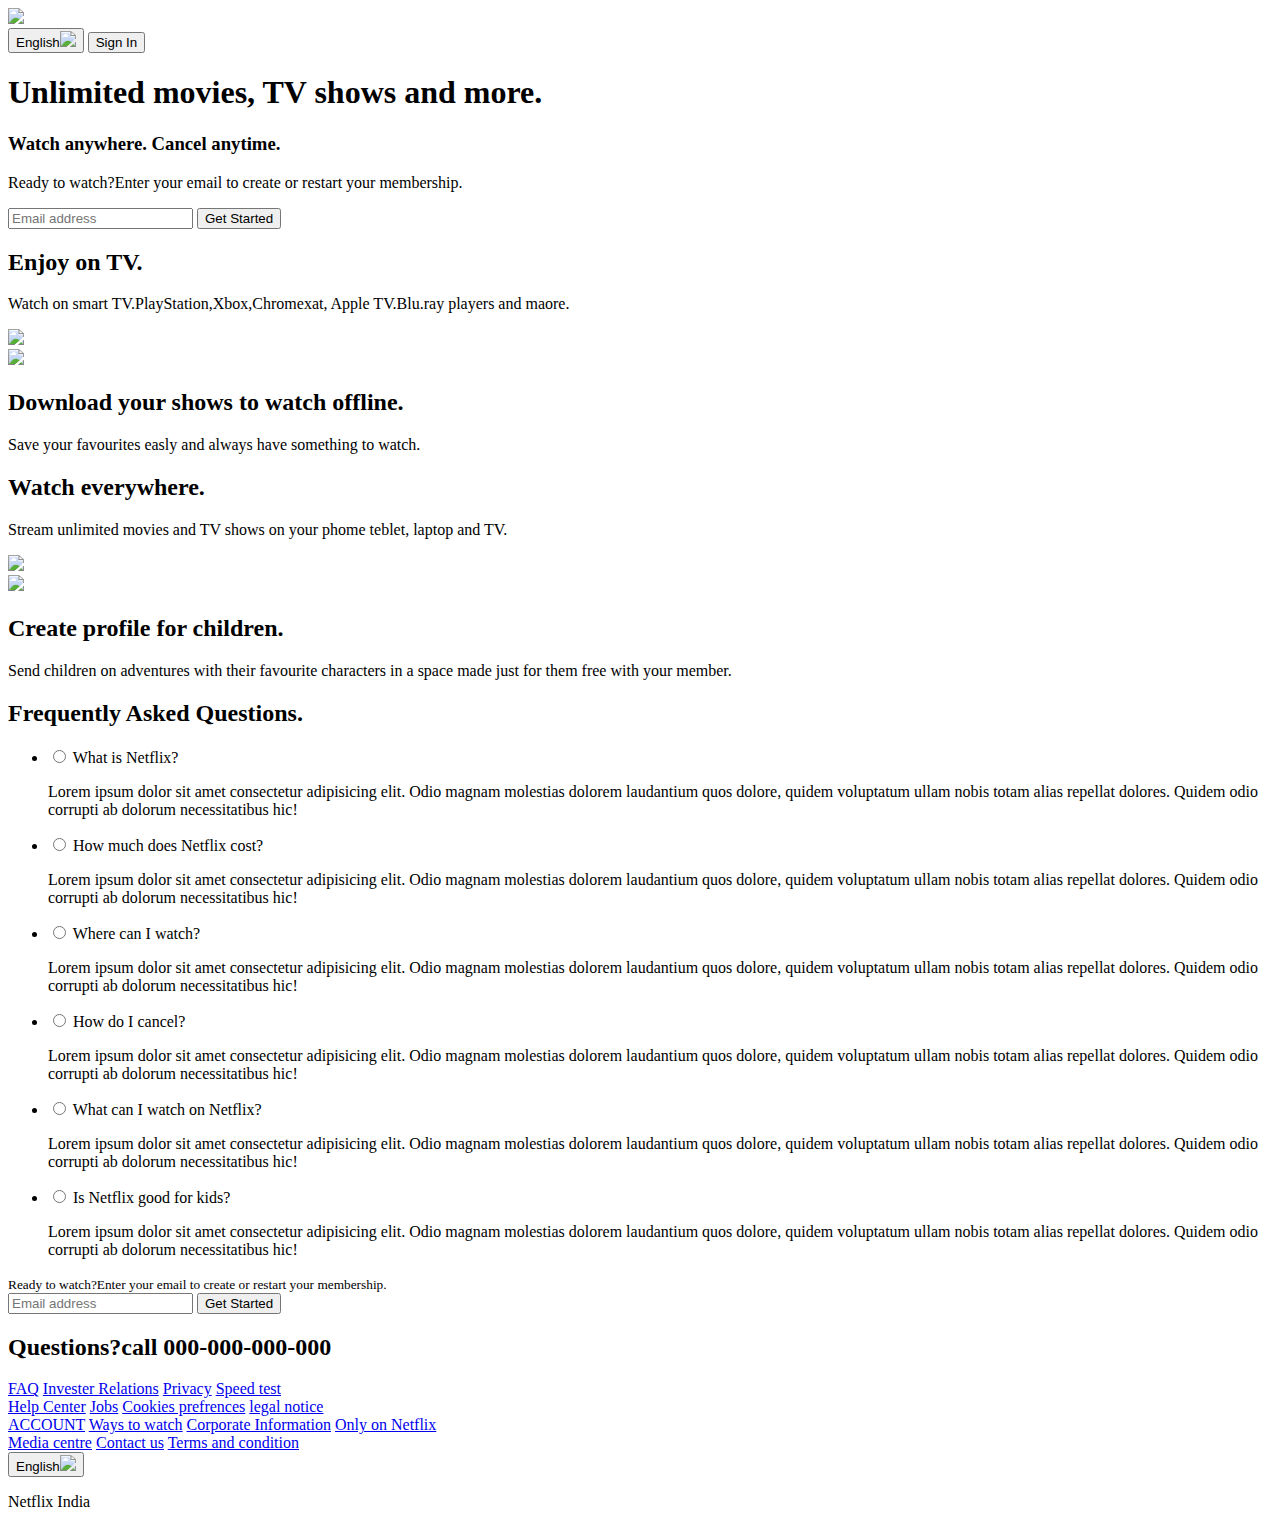
==== index.html @ 5297b5ee "Add files via upload" ====
<!DOCTYPE html>
<html lang="en">
<head>
    <meta charset="UTF-8">
    <meta name="viewport" content="width=device-width, initial-scale=1.0">
    <title>Netflix Website</title>
    <link rel="stylesheet" href="style.css">
</head>
<body>
    <div class="header">
        <nav>
            <img src="logo.png" class="logo">
            <div>
                <button class="language-btn">English<img src="down-icon.png"></button>
                <button>Sign In</button>
            </div>
        </nav>
        <div class="header-content">
            <h1>Unlimited movies, TV shows and more.</h1>
            <h3>Watch anywhere. Cancel anytime.</h3>
            <p>Ready to watch?Enter your email to create or restart your membership.</p>
            <form class="email-signup">
                <input type="email"placeholder="Email address" required>
                <button type ="submit" >Get Started</button>
            </form>
        </div>
    </div>

    <div class="features">
        <div class="row">
            <div class="text-col">
                <h2>Enjoy on TV.</h2>
                <P>Watch on smart TV.PlayStation,Xbox,Chromexat, Apple TV.Blu.ray players and maore.</P>
            </div>
            <div class="img-col">
                <img src="feature-1.png">
            </div>
        </div>
        <div class="row">
            <div class="img-col">
                <img src="feature-2.png">
            </div>
            <div class="text-col">
                <h2>Download your shows to watch offline.</h2>
                <P>Save your favourites easly and always have something to watch.</P>
            </div>
        </div>
        <div class="row">
            <div class="text-col">
                <h2>Watch everywhere.</h2>
                <P>Stream unlimited movies and TV shows on your phome teblet, laptop and TV.</P>
            </div>
            <div class="img-col">
                <img src="feature-3.png">
            </div>
        </div>
        <div class="row">
            <div class="img-col">
                <img src="feature-4.png">
            </div>
            <div class="text-col">
                <h2>Create profile for children.</h2>
                <P>Send children on adventures with their favourite characters in a space made just for them free with your member.</P>
            </div>
        </div>
        
        </div>
    </div>


    <div class="faq">
        <h2>Frequently Asked Questions.</h2>
        <ul class="accordion">
            <li>
                <input type ="radio"name ="accordion"id ="first">
                <label for="first">What is Netflix?</label>
                <div class="content">
                    <p>Lorem ipsum dolor sit amet consectetur adipisicing elit. Odio magnam molestias dolorem laudantium quos dolore, quidem voluptatum ullam nobis totam alias repellat dolores. Quidem odio corrupti ab dolorum necessitatibus hic!</p>
                </div>
            </li>
            <li>
                <input type ="radio"name ="accordion"id ="second">
                <label for="second">How much does Netflix cost?</label>
                <div class="content">
                    <p>Lorem ipsum dolor sit amet consectetur adipisicing elit. Odio magnam molestias dolorem laudantium quos dolore, quidem voluptatum ullam nobis totam alias repellat dolores. Quidem odio corrupti ab dolorum necessitatibus hic!</p>
                </div>
            </li>
            <li>
                <input type ="radio"name ="accordion"id ="third">
                <label for="third">Where can I watch?</label>
                <div class="content">
                    <p>Lorem ipsum dolor sit amet consectetur adipisicing elit. Odio magnam molestias dolorem laudantium quos dolore, quidem voluptatum ullam nobis totam alias repellat dolores. Quidem odio corrupti ab dolorum necessitatibus hic!</p>
                </div>
            </li>
            <li>
                <input type ="radio"name ="accordion"id ="fourth">
                <label for="fourth">How do I cancel?</label>
                <div class="content">
                    <p>Lorem ipsum dolor sit amet consectetur adipisicing elit. Odio magnam molestias dolorem laudantium quos dolore, quidem voluptatum ullam nobis totam alias repellat dolores. Quidem odio corrupti ab dolorum necessitatibus hic!</p>
                </div>
            </li>
            <li>
                <input type ="radio"name ="accordion"id ="fifth">
                <label for="fifth">What can I watch on Netflix?</label>
                <div class="content">
                    <p>Lorem ipsum dolor sit amet consectetur adipisicing elit. Odio magnam molestias dolorem laudantium quos dolore, quidem voluptatum ullam nobis totam alias repellat dolores. Quidem odio corrupti ab dolorum necessitatibus hic!</p>
                </div>
            </li>
            <li>
                <input type ="radio"name ="accordion"id ="sixth">
                <label for="sixth">Is Netflix good for kids?</label>
                <div class="content">
                    <p>Lorem ipsum dolor sit amet consectetur adipisicing elit. Odio magnam molestias dolorem laudantium quos dolore, quidem voluptatum ullam nobis totam alias repellat dolores. Quidem odio corrupti ab dolorum necessitatibus hic!</p>
                </div>
            </li>
        </ul>
        <small>Ready to watch?Enter your email to create or restart your membership.</small>
        <form class="email-signup">
            <input type="email"placeholder="Email address" required>
            <button type ="submit" >Get Started</button>
        </form>
    </div>
    <div class="footer">
        <h2>Questions?call 000-000-000-000</h2>
        <div class="row">
            <div class="col">
                <a href="#">FAQ</a>
                <a href="#">Invester Relations</a>
                <a href="#">Privacy</a>
                <a href="#">Speed test</a>
            </div>
            <div class="col">
                <a href="#">Help Center</a>
                <a href="#">Jobs</a>
                <a href="#">Cookies prefrences</a>
                <a href="#">legal notice</a>
            </div>
            <div class="col">
                <a href="#">ACCOUNT</a>
                <a href="#">Ways to watch</a>
                <a href="#">Corporate Information</a>
                <a href="#">Only on Netflix</a>
            </div>
            <div class="col">
                <a href="#">Media centre</a>
                <a href="#">Contact us</a>
                <a href="#">Terms and condition</a>
            </div>
        </div>
        <button class="language-btn">English<img src="down-icon.png"></button>
        <p class="copyright-txt">Netflix India</p>
    </div>
</body>
</html>
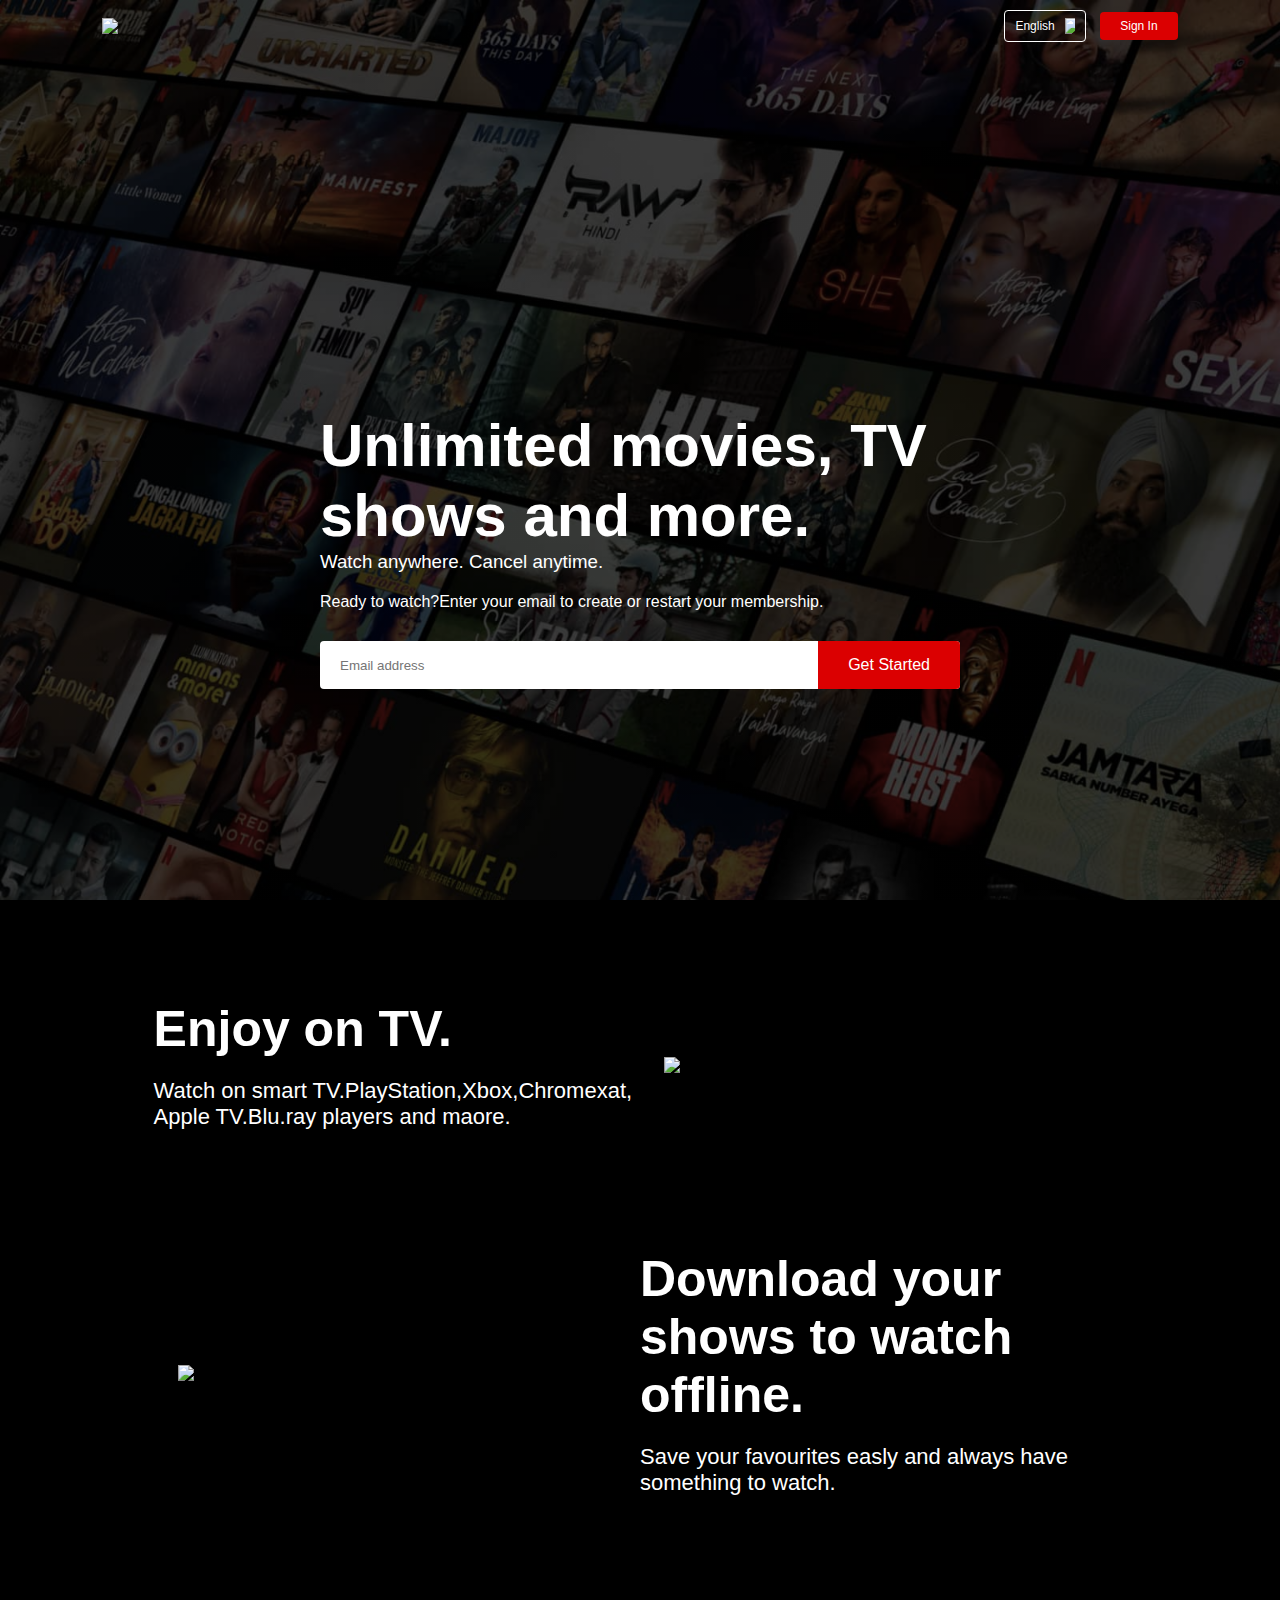
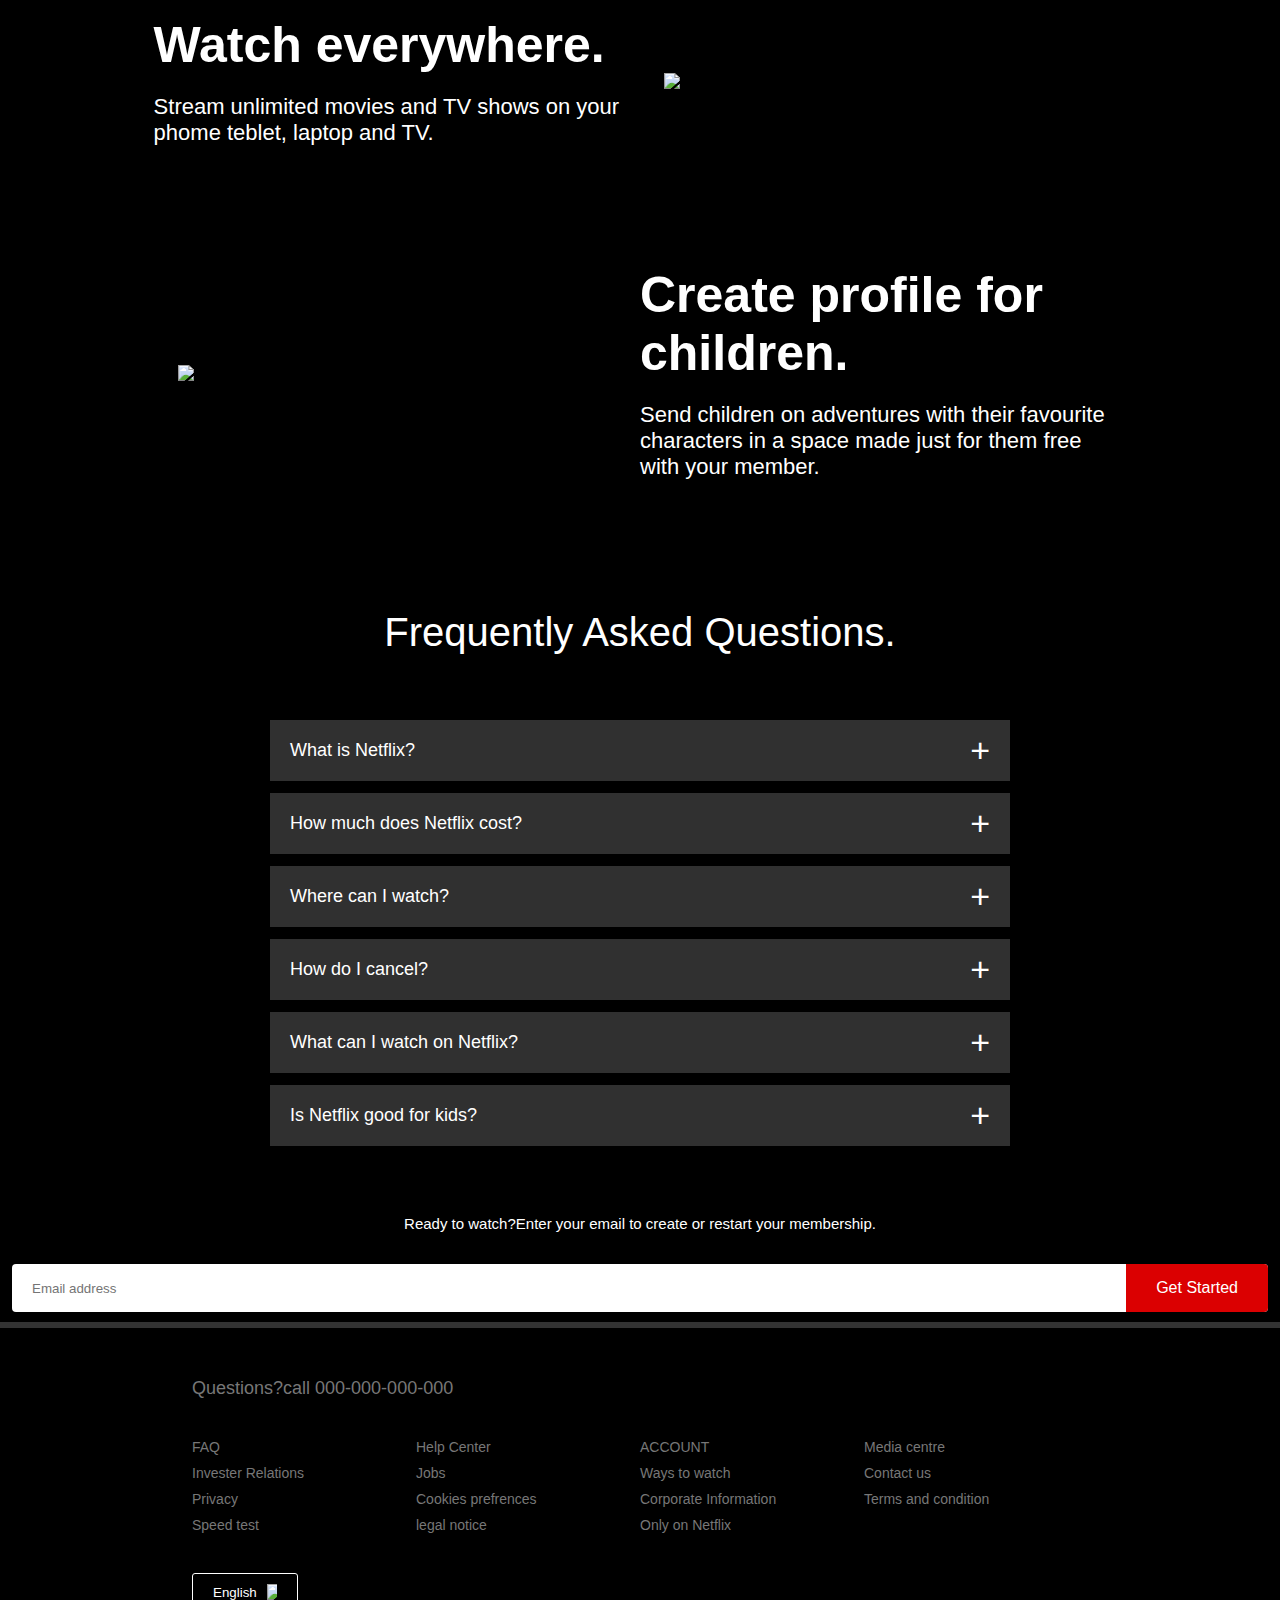
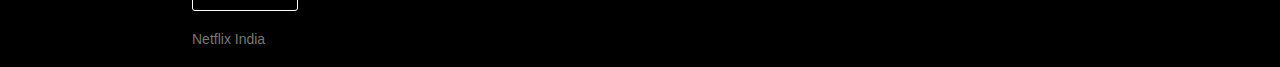
==== commit 4744a1cb: "Update index.html" ====
--- a/index.html
+++ b/index.html
@@ -4,7 +4,7 @@
     <meta charset="UTF-8">
     <meta name="viewport" content="width=device-width, initial-scale=1.0">
     <title>Netflix Website</title>
-    <link rel="stylesheet" href="style.css">
+    <link rel="stylesheet" href="Netflix/style.css">
 </head>
 <body>
     <div class="header">
@@ -151,4 +151,4 @@
         <p class="copyright-txt">Netflix India</p>
     </div>
 </body>
-</html>+</html>
--- a/Netflix/style.css
+++ b/Netflix/style.css
@@ -0,0 +1,219 @@
+*{
+    margin:0;
+    padding:0;
+    font-family:'Poopins',sans-serif;
+    box-sizing: border-box;
+}
+body {
+    background-color: #000;
+    color:#fff;
+}
+.header{
+    width:100%;
+    height:100vh;
+    background-image: linear-gradient(rgba(0,0,0,0.7),rgba(0,0,0,0.7)),url(header-image.png);
+    background-size: cover;
+    padding:10px 8%;
+    position:relative;
+}
+nav{
+    display:flex;
+    align-items: center;
+    justify-content: space-between;
+    padding-left: 10px 0;
+}
+.logo{
+    width:150px;
+    cursor:pointer;
+}
+nav button{
+    border:0;
+    outline:0;
+    background:#db0001;
+    color:#fff;
+    padding:7px 20px;
+    font-size: 12px;
+    border-radius: 4px;
+    margin-left:10px;
+    cursor:pointer;
+}
+.language-btn{
+    display:inline-flex;
+    align-items: center;
+    background:transparent;
+    border:1px solid#fff;
+    padding:7px 10px;
+}
+.language-btn img{
+    width: 10px;
+    margin-left: 10px;
+}
+.header-content{
+    position:absolute;
+    top:50%;
+    left:50%;
+    transform:translate(-50%, -50%);
+    margin-top:100px;
+}
+.header-content h1{
+    font-size: 60px;
+    line-height:70px;
+    font-weight:600;
+    max-width: 650px;
+}
+.header-content h3{
+    font-weight:400;
+    margin-bottom:20px;
+}
+.email-signup{
+    background:#fff;
+    border-radius: 4px;
+    display:flex;
+    align-items: center;
+    margin-top:30px;
+    overflow:hidden;
+}
+.email-signup input{
+    flex:1;
+    border:0;
+    outline:0;
+    margin-left:20px;
+}
+.email-signup button{
+    background:#db0001;
+    border:0;
+    outline:0;
+    color:#fff;
+    font-size: 16px;
+    cursor:pointer;
+    padding:15px 30px;
+}
+.features{
+    padding:50px 12%;
+    font-size:22px;
+}
+.row{
+    display:flex;
+    width:100%;
+    align-items: center;
+    flex-wrap:wrap;
+    padding:50px 0;
+}
+.text-col{
+    flex-basis: 50%;
+    margin-bottom:20px;
+}
+.img-col{
+    flex-basis: 50%;
+    margin-bottom:20px;
+}
+.img-col img{
+    display: block;
+    width:90%;
+    margin: auto;
+}
+.features h2{
+    font-size: 50px;
+    font-weight: 600;
+    margin-bottom: 20px;
+}
+.faq{
+    padding:10px 12px;
+    text-align: center;
+    font-size: 18px;
+
+}
+.faq h2{
+    font-weight: 500;
+    font-size: 40px;
+}
+.accordion{
+    margin :60px auto;
+    width:100%;
+    max-width: 750px;
+}
+.accordion li{
+    list-style: none;
+    width:100%;
+    padding:5px;
+}
+.accordion li label{
+    display:flex;
+    align-items:center;
+    padding:20px;
+    font-size: 18px;
+    font-weight: 500;
+    background: #303030;
+    margin-bottom: 2px;
+    cursor:pointer;
+    position:relative;
+}
+label::after{
+    content:'+';
+    font-size: 34px;
+    position: absolute;
+    right: inherit;
+    right:20px;
+    transition: transform 0.5s;
+}
+input[type="radio"]{
+    display:none;
+}
+.accordion .content{
+    background: #303030;
+    text-align: center;
+    padding: 0 20px;
+    max-height: 0;
+    overflow: hidden;
+    transition: max-height 0.5s,padding 0.5s;
+}
+.accordion input[type="radio"]:checked+label+.content{
+    max-height: 600px;
+    padding: 30px 20px;
+}
+.accordion input[type="radio"]:checked+label::after{
+    transform: rotate(135deg);
+}
+.faq.email-signup{
+    max-width: 600px;
+    margin: 20px auto 60px;
+}
+.faq .small {
+    font-size: 13px;
+}
+.footer{
+    padding: 50px 15% 10px;
+    border-top: 6px solid #333;
+    color:#777;
+}
+.footer h2{
+    font-size: 18px;
+    font-weight: 400;
+    margin-bottom: 30px;
+}
+.footer .col{
+    flex-basis: 25%;
+    flex-grow: 1;
+    margin-bottom:20px;
+}
+.footer .col a{
+    display: block;
+    text-decoration: none;
+    color: #777;
+    font-size: 14px;
+    margin-bottom: 10px;
+}
+.footer .row{
+    align-items: flex-start;
+    padding: 10px 0;
+}
+.footer .language-btn{
+    color:#fff;
+    padding:10px 20px;
+    border-radius: 3px;
+}
+.copyright-txt{
+    font-size: 14px;
+    margin-top: 20px;
+    margin-bottom: 10px;
+}
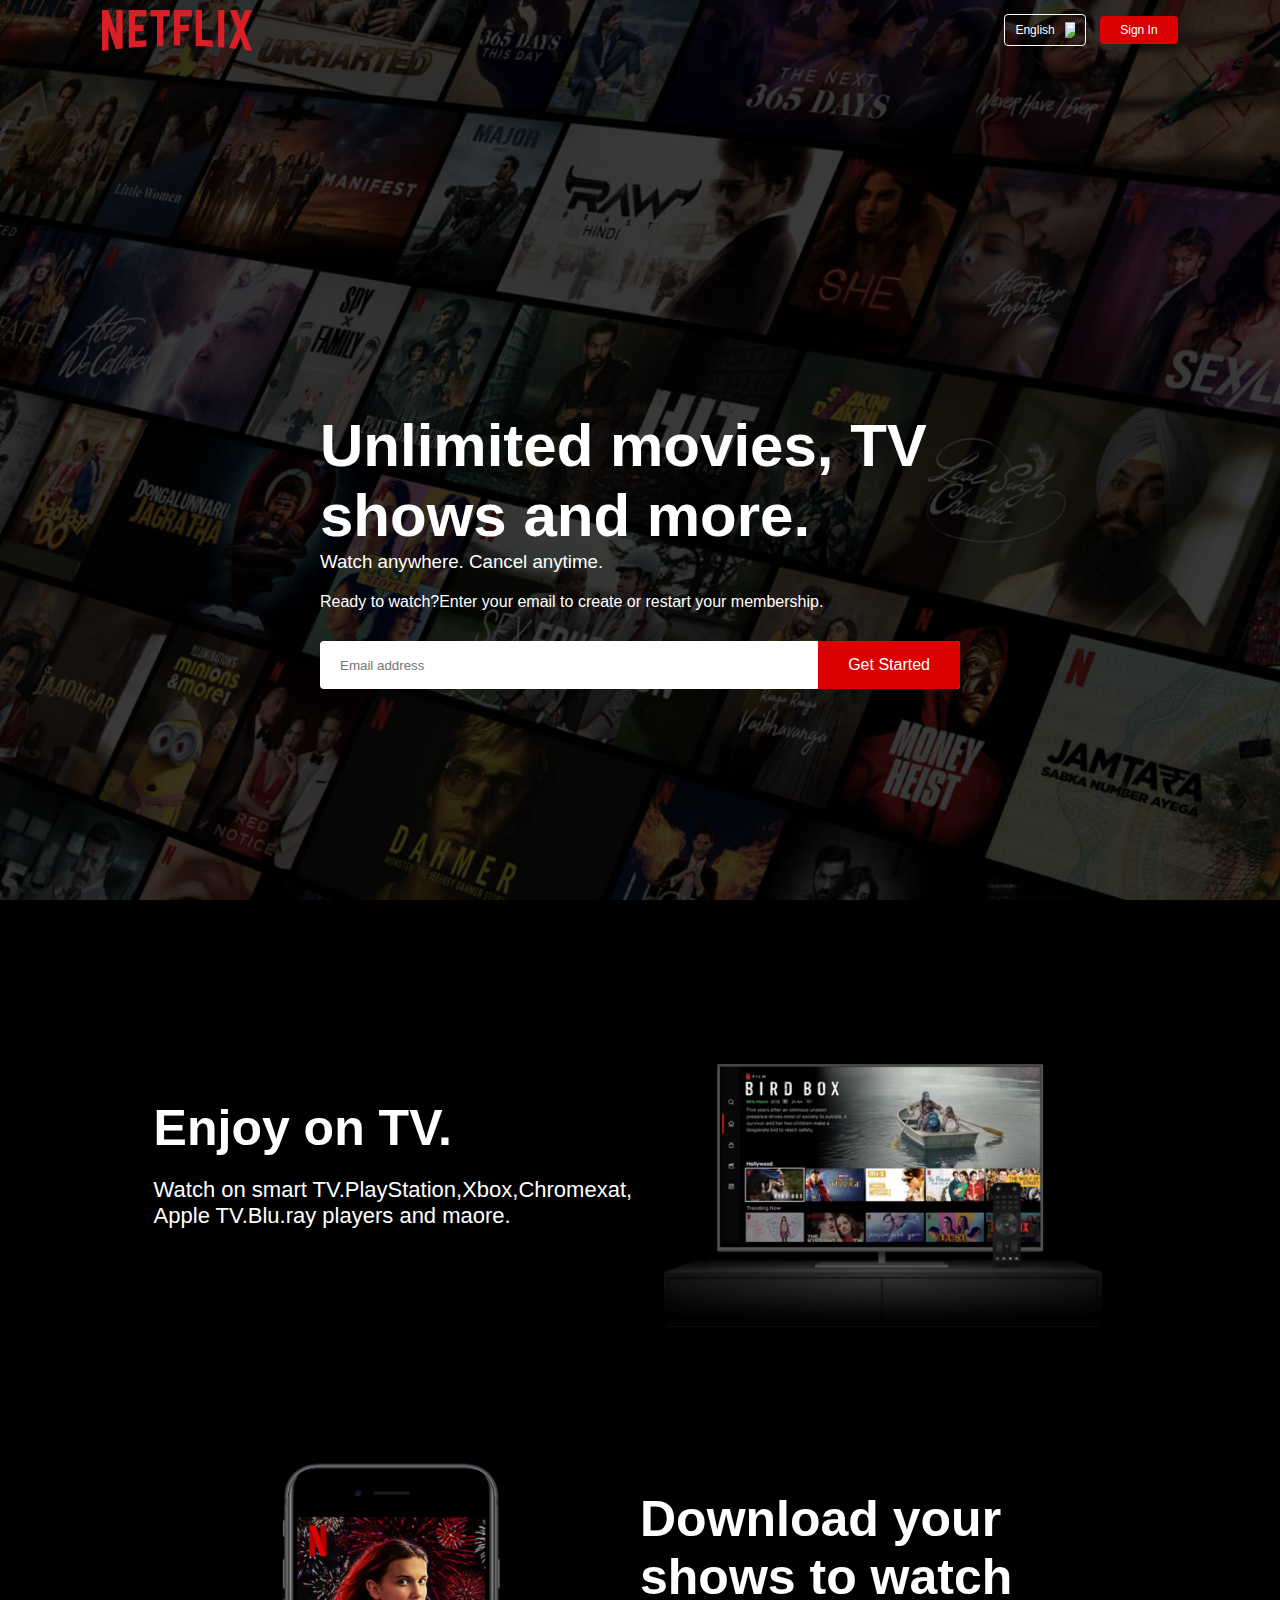
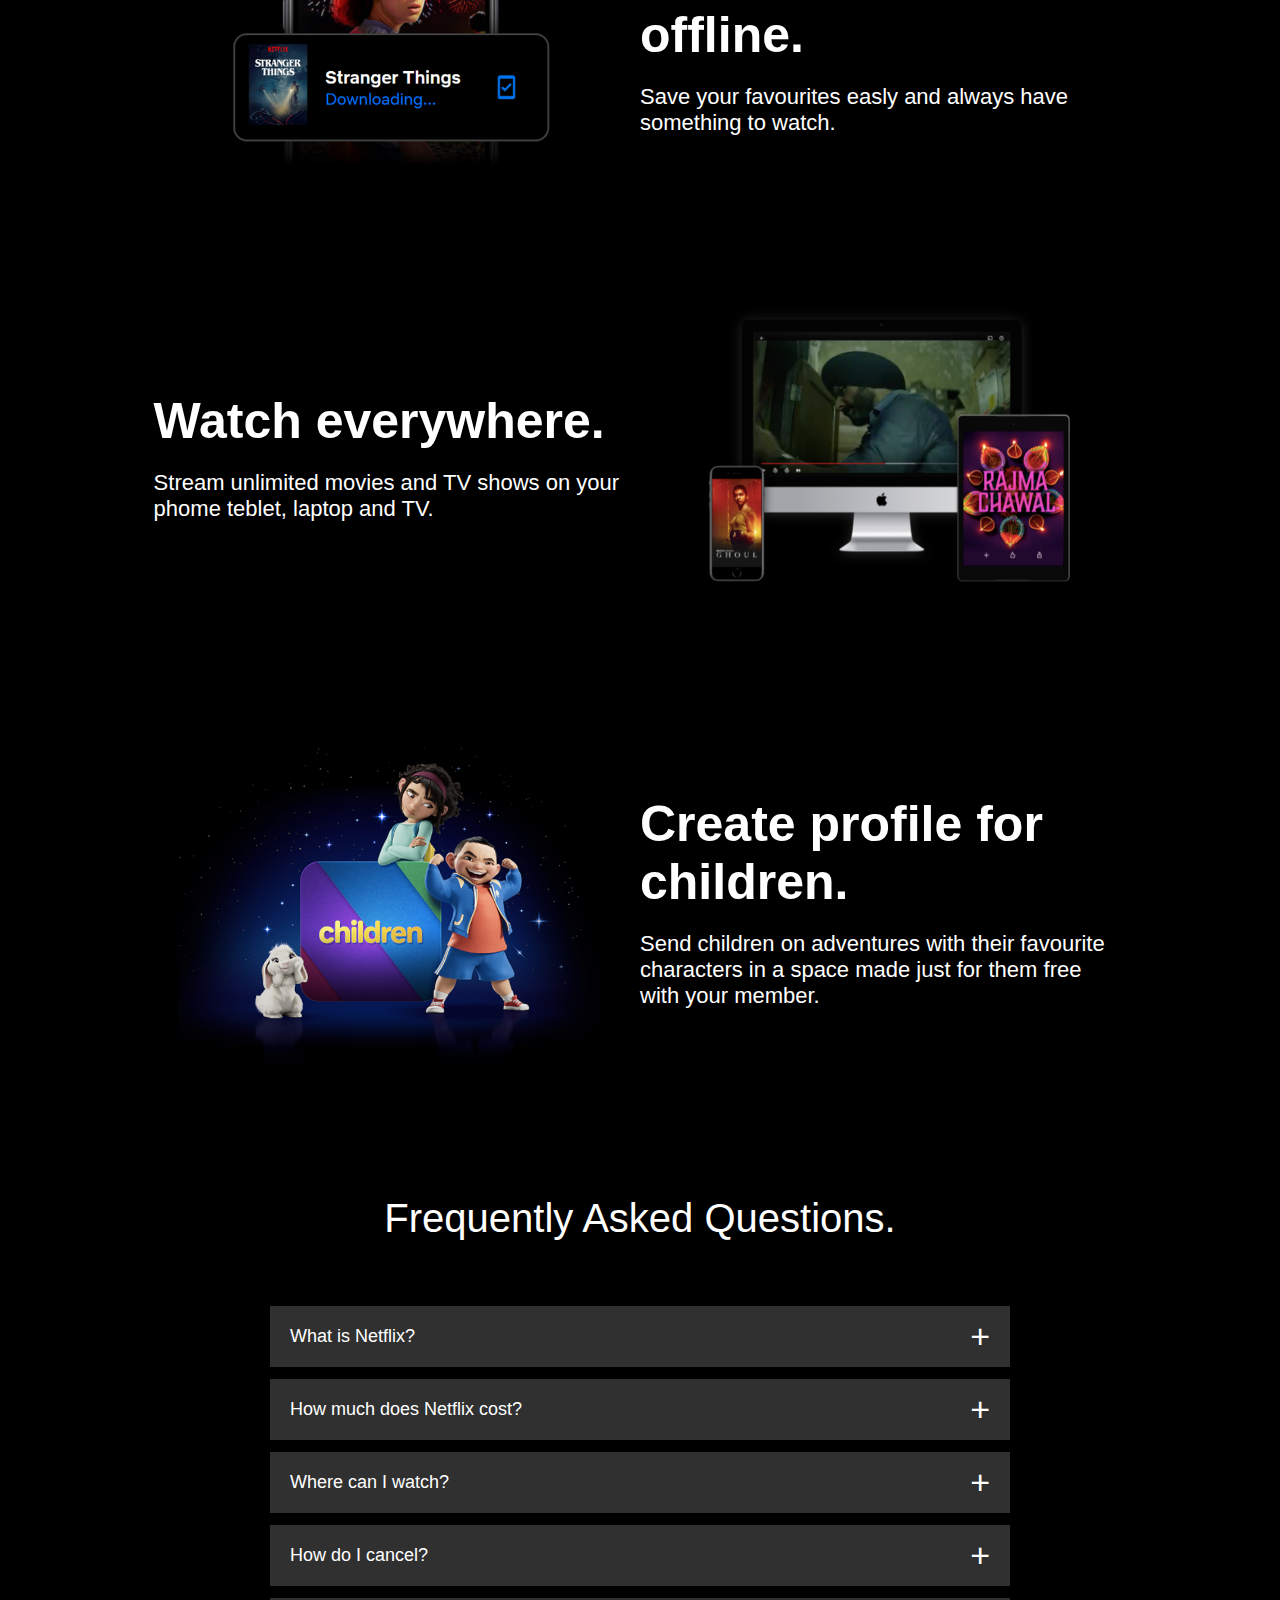
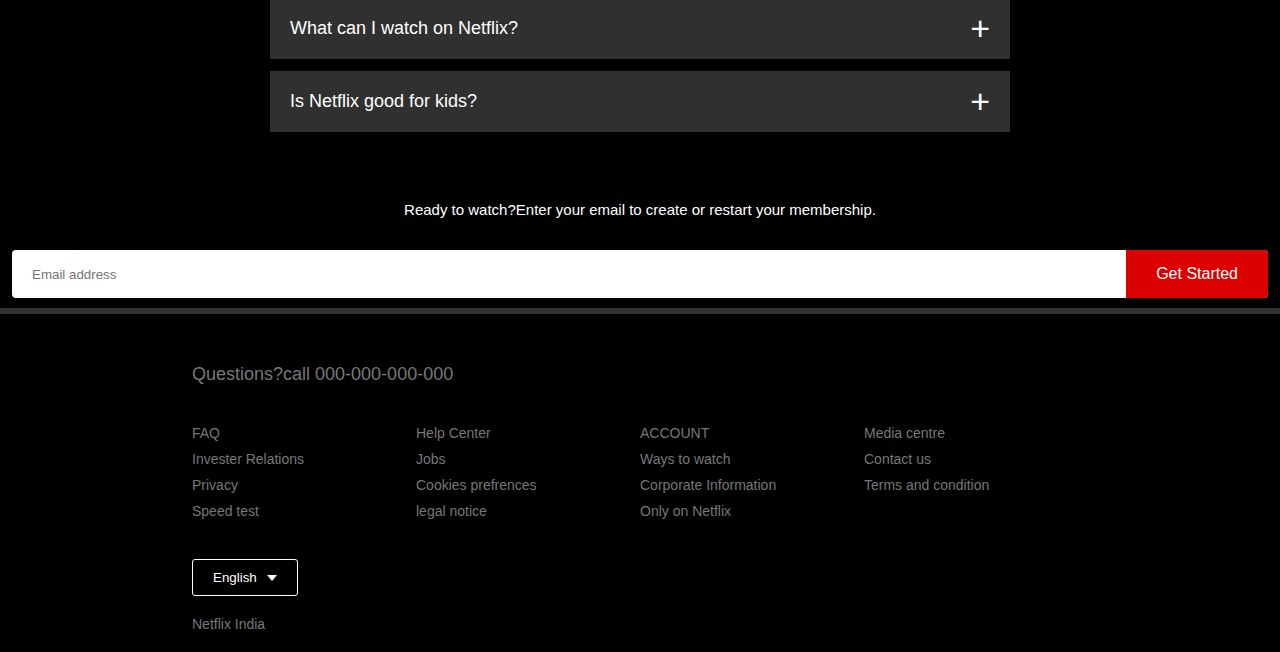
==== commit fa939420: "Update index.html" ====
--- a/index.html
+++ b/index.html
@@ -9,7 +9,7 @@
 <body>
     <div class="header">
         <nav>
-            <img src="logo.png" class="logo">
+            <img src="Netflix/logo.png" class="logo">
             <div>
                 <button class="language-btn">English<img src="down-icon.png"></button>
                 <button>Sign In</button>
@@ -33,12 +33,12 @@
                 <P>Watch on smart TV.PlayStation,Xbox,Chromexat, Apple TV.Blu.ray players and maore.</P>
             </div>
             <div class="img-col">
-                <img src="feature-1.png">
+                <img src="Netflix/feature-1.png">
             </div>
         </div>
         <div class="row">
             <div class="img-col">
-                <img src="feature-2.png">
+                <img src="Netflix/feature-2.png">
             </div>
             <div class="text-col">
                 <h2>Download your shows to watch offline.</h2>
@@ -51,12 +51,12 @@
                 <P>Stream unlimited movies and TV shows on your phome teblet, laptop and TV.</P>
             </div>
             <div class="img-col">
-                <img src="feature-3.png">
+                <img src="Netflix/feature-3.png">
             </div>
         </div>
         <div class="row">
             <div class="img-col">
-                <img src="feature-4.png">
+                <img src="Netflix/feature-4.png">
             </div>
             <div class="text-col">
                 <h2>Create profile for children.</h2>
@@ -147,7 +147,7 @@
                 <a href="#">Terms and condition</a>
             </div>
         </div>
-        <button class="language-btn">English<img src="down-icon.png"></button>
+        <button class="language-btn">English<img src="Netflix/down-icon.png"></button>
         <p class="copyright-txt">Netflix India</p>
     </div>
 </body>
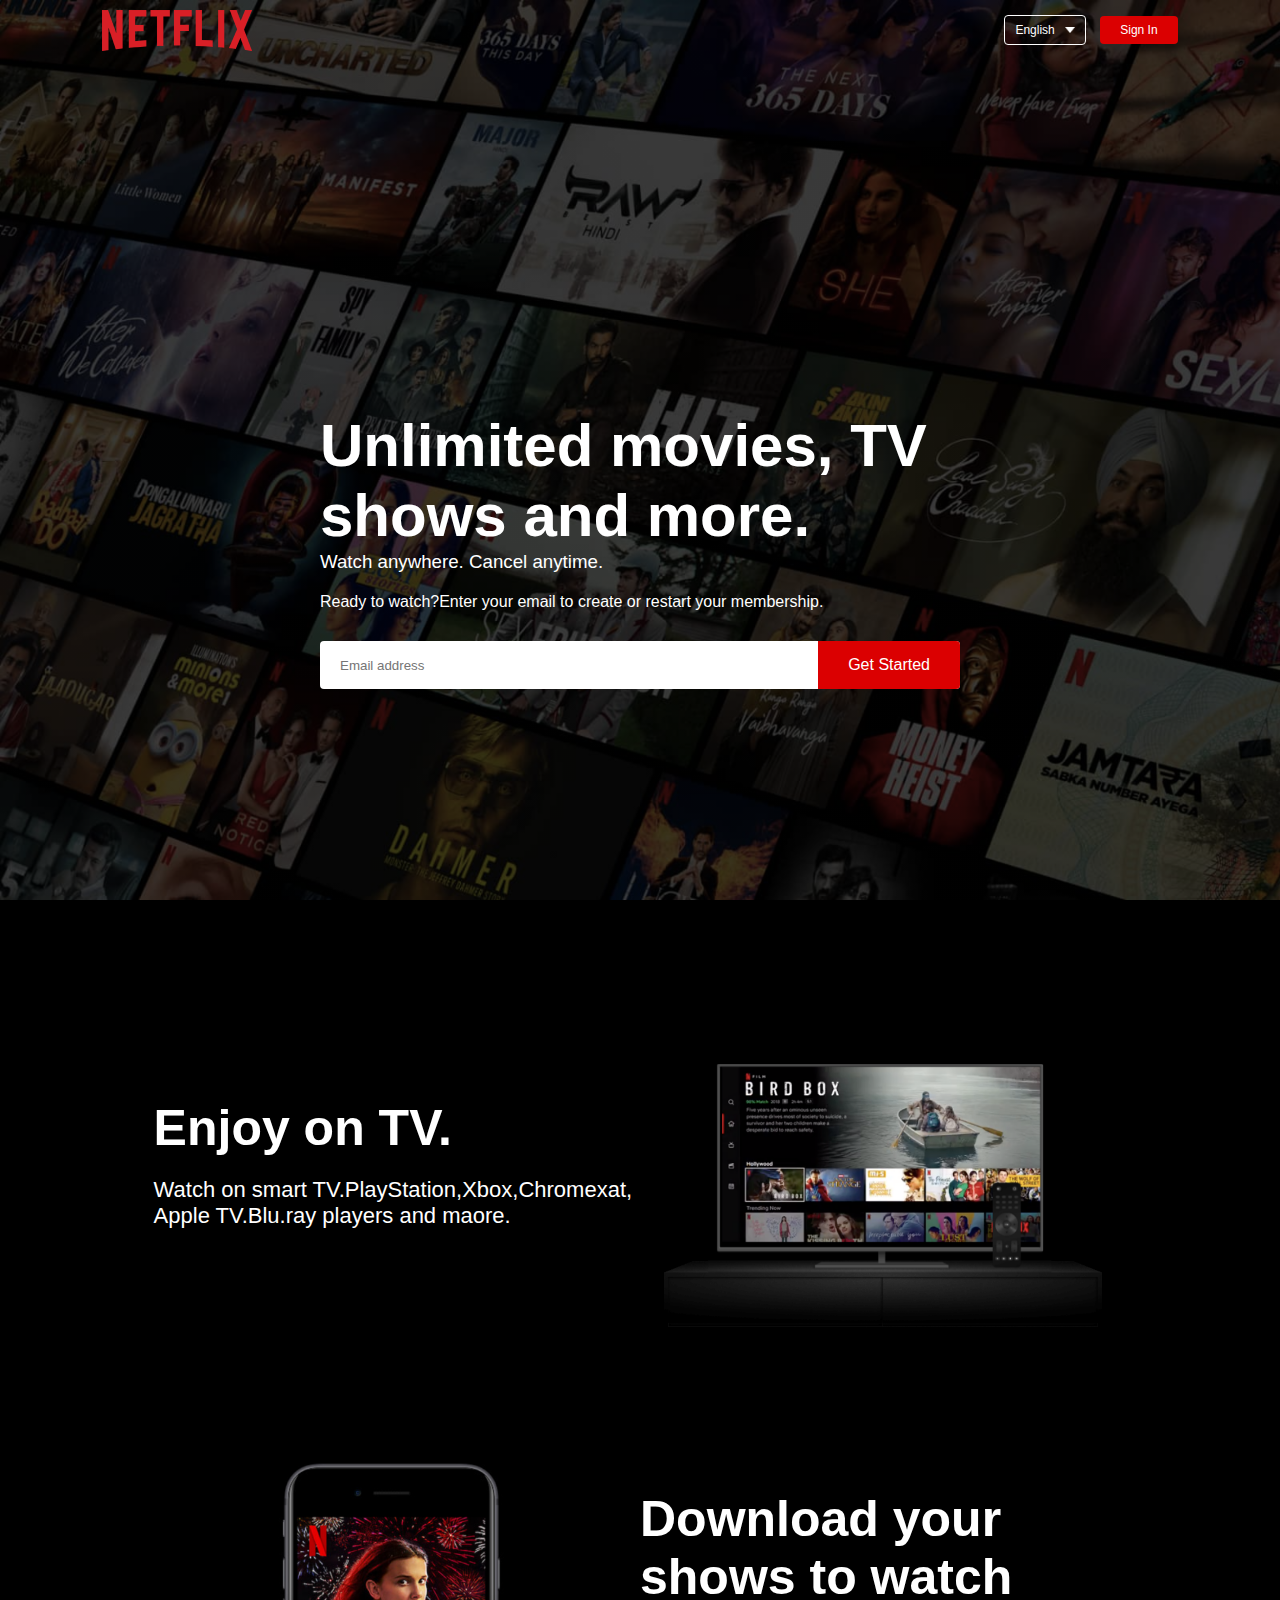
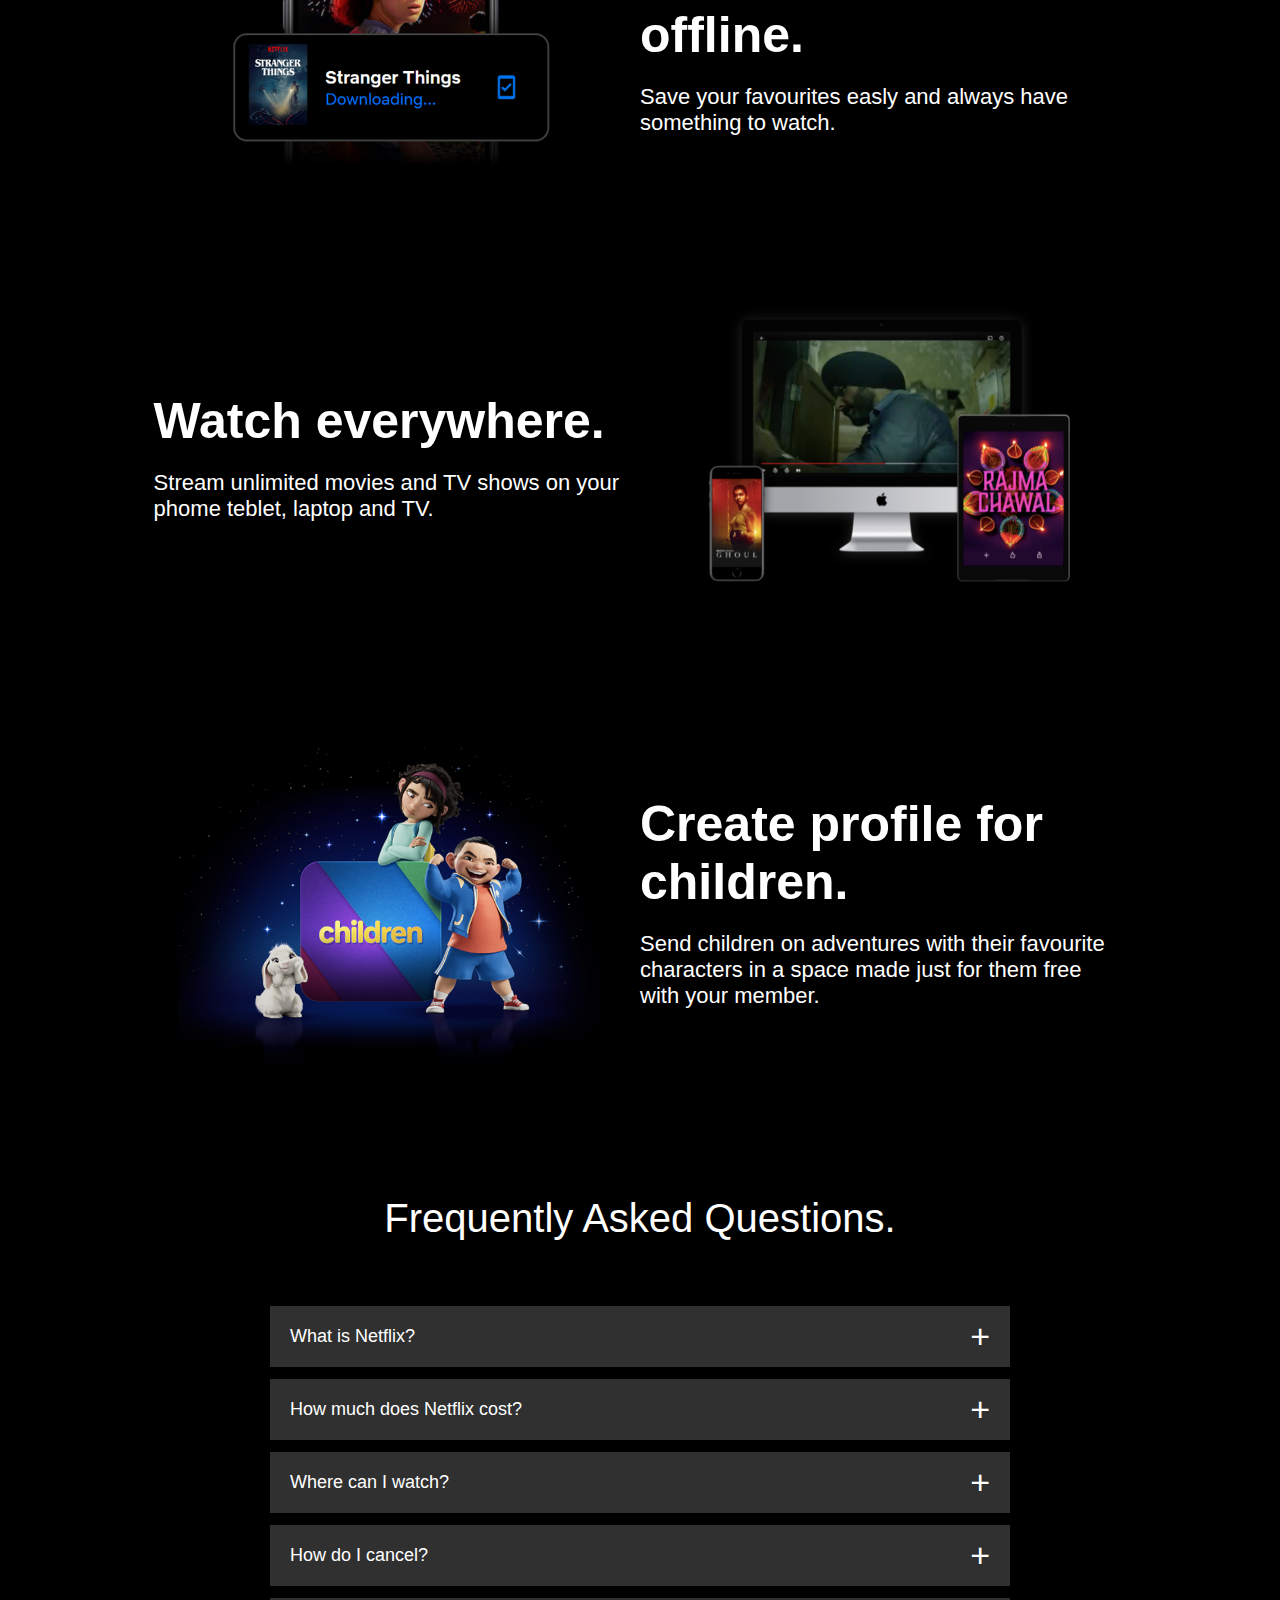
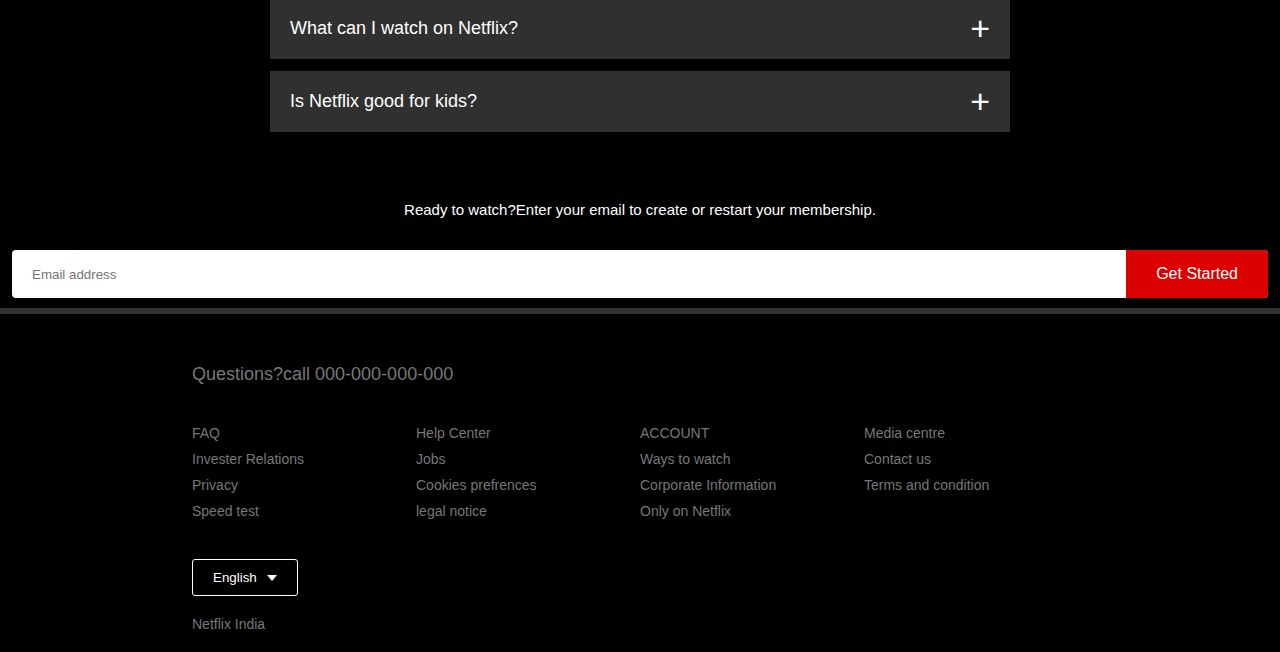
==== commit 4602b105: "Update index.html" ====
--- a/index.html
+++ b/index.html
@@ -11,7 +11,7 @@
         <nav>
             <img src="Netflix/logo.png" class="logo">
             <div>
-                <button class="language-btn">English<img src="down-icon.png"></button>
+                <button class="language-btn">English<img src="Netflix/down-icon.png"></button>
                 <button>Sign In</button>
             </div>
         </nav>
